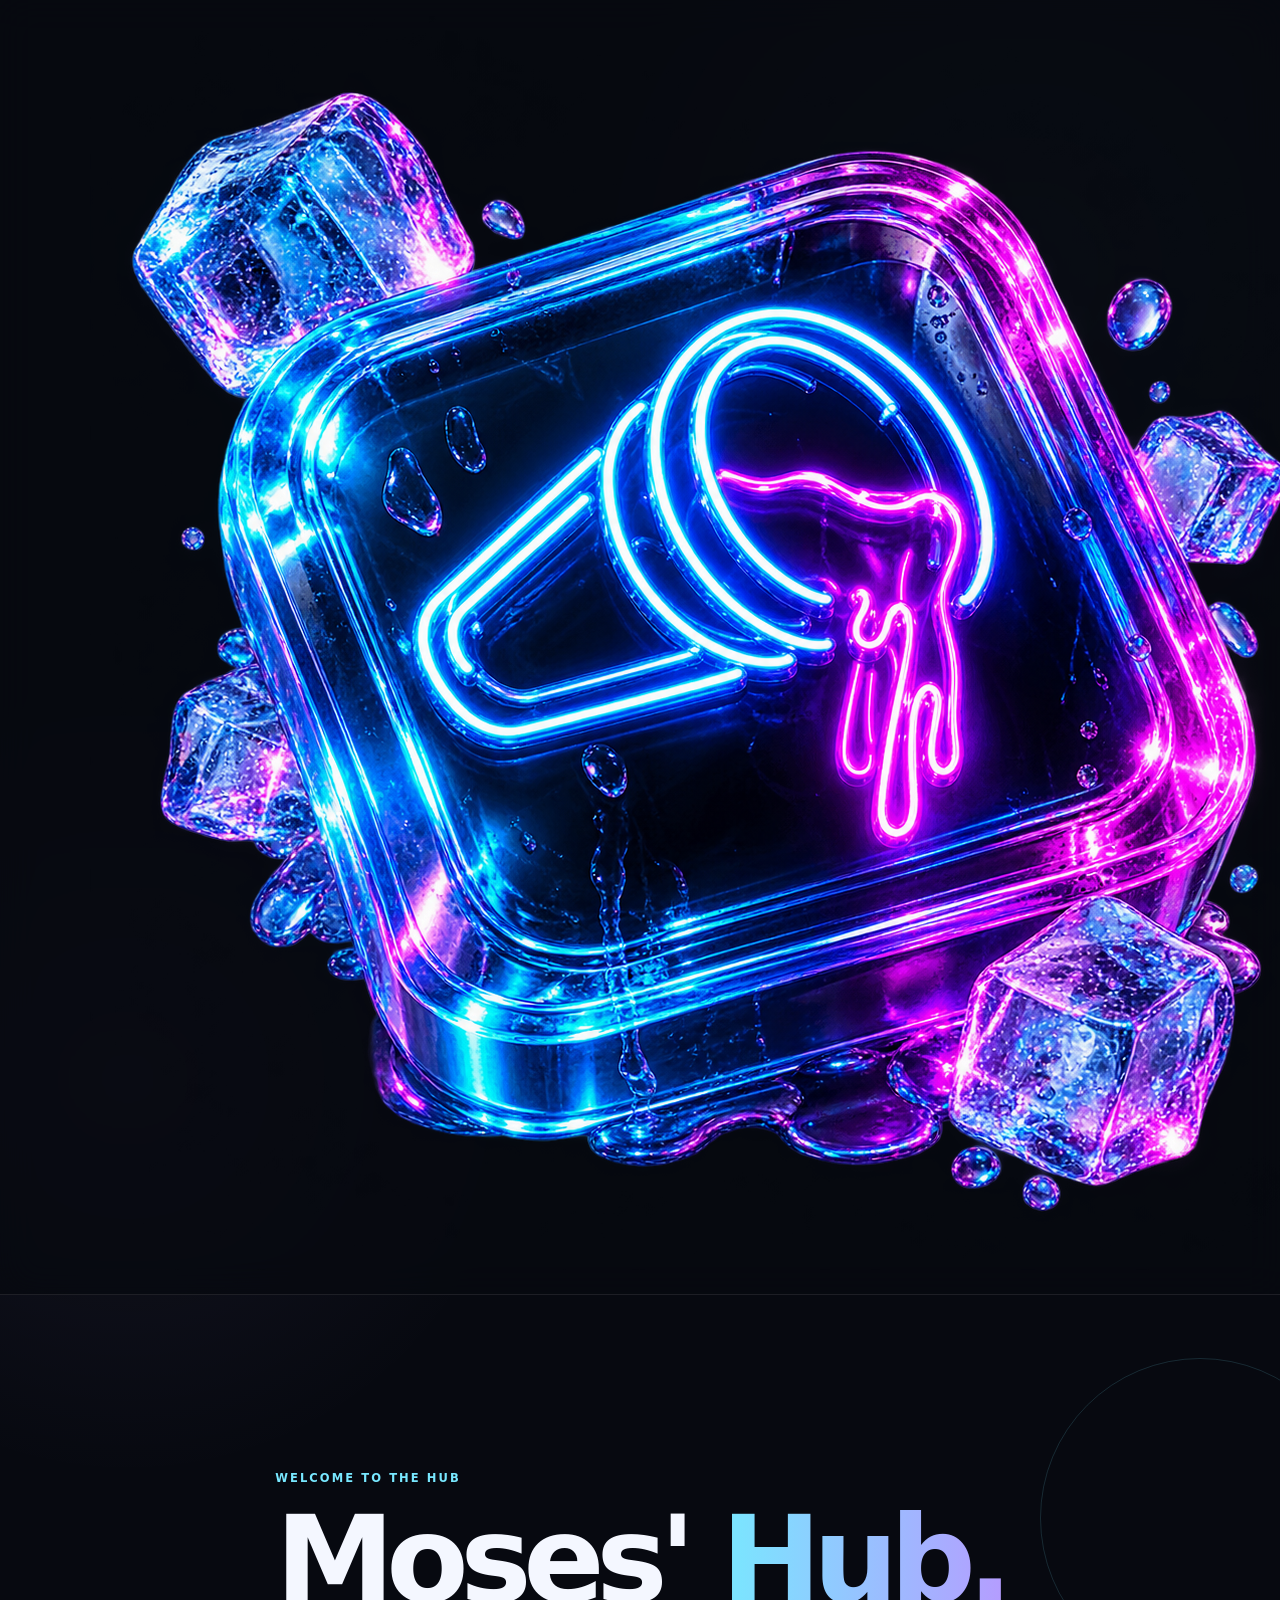
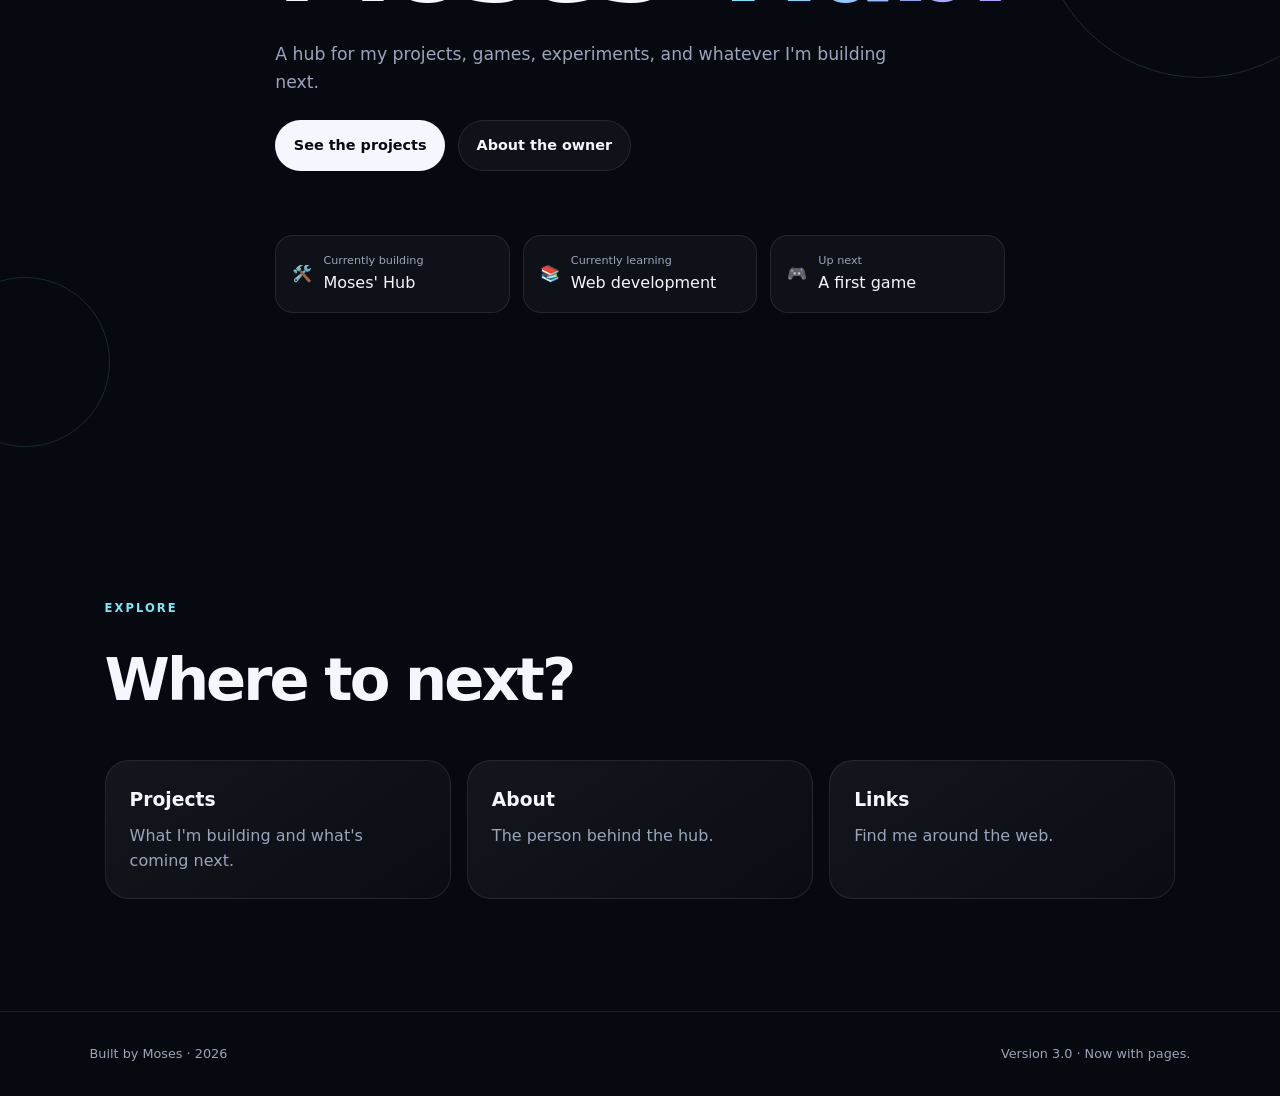
==== index.html @ 73ceebc4 "Update index.html" ====
<!DOCTYPE html>
<html lang="en">
<head>
  <meta charset="UTF-8">
  <meta name="viewport" content="width=device-width, initial-scale=1.0">
  <meta name="description" content="Moses' Hub — projects, games, and experiments.">
  <title>Moses' Hub</title>
  <link rel="stylesheet" href="style.css">
</head>
<body>
  <!-- HEADER: copy this into every page. Keep the ids menuToggle and navLinks! -->
  <header class="nav">
    <a class="logo" href="#home"><img src="file_00000000a7ec81f5b90d551fe2397252.png" alt="Moses' Hub" class="logo-img"></a>
    <button class="menu-toggle" id="menuToggle" aria-label="Open menu">☰</button>
    <nav id="navLinks">
      <a href="index.html" aria-current="page">Home</a>
      <a href="projects.html">Projects</a>
      <a href="about.html">About</a>
      <a href="links.html">Links</a>
      <a href="trading.html">Trading</a>
    </nav>
  </header>

  <main>
    <section class="hero">
      <div class="bubble bubble-one"></div>
      <div class="bubble bubble-two"></div>
      <div class="hero-content">
        <p class="eyebrow">WELCOME TO THE HUB</p>
        <h1>Moses' <span>Hub.</span></h1>
        <p class="hero-text">
          A hub for my projects, games, experiments, and whatever
          I'm building next.
        </p>
        <div class="hero-buttons">
          <a class="button primary" href="projects.html">See the projects</a>
          <a class="button secondary" href="about.html">About the owner</a>
        </div>
        <div class="currently">
          <div><strong>🛠️</strong><span><small>Currently building</small> Moses' Hub</span></div>
          <div><strong>📚</strong><span><small>Currently learning</small> Web development</span></div>
          <div><strong>🎮</strong><span><small>Up next</small> A first game</span></div>
        </div>
      </div>
    </section>

    <section class="section">
      <p class="eyebrow">EXPLORE</p>
      <h2>Where to next?</h2>
      <div class="cards">
        <a class="card card-link" href="projects.html">
          <h3>Projects</h3>
          <p>What I'm building and what's coming next.</p>
        </a>
        <a class="card card-link" href="about.html">
          <h3>About</h3>
          <p>The person behind the hub.</p>
        </a>
        <a class="card card-link" href="links.html">
          <h3>Links</h3>
          <p>Find me around the web.</p>
        </a>
      </div>
    </section>
  </main>

  <!-- FOOTER: copy this into every page. Keep the id year! -->
  <footer>
    <p>Built by Moses · <span id="year"></span></p>
    <p>Version 3.0 · Now with pages.</p>
  </footer>

  <script src="script.js"></script>
</body>
</html>
---- style.css ----
* { box-sizing: border-box; margin: 0; padding: 0; }

:root {
  --bg: #070910;
  --surface: #0d111c;
  --surface-2: #111827;
  --text: #f4f7ff;
  --muted: #9aa5bb;
  --cyan: #78e8ff;
  --purple: #b59cff;
  --border: rgba(255,255,255,.09);
}

html { scroll-behavior: smooth; }

body {
  background:
    radial-gradient(circle at 80% 10%, rgba(120,232,255,.08), transparent 28rem),
    radial-gradient(circle at 10% 40%, rgba(181,156,255,.07), transparent 25rem),
    var(--bg);
  color: var(--text);
  font-family: Inter, system-ui, -apple-system, BlinkMacSystemFont, "Segoe UI", sans-serif;
  line-height: 1.6;
}

a { color: inherit; text-decoration: none; }

.nav {
  position: sticky;
  top: 0;
  z-index: 20;
  display: flex;
  align-items: center;
  justify-content: space-between;
  padding: 1rem 7%;
  background: rgba(7,9,16,.78);
  backdrop-filter: blur(18px);
  border-bottom: 1px solid var(--border);
}

.logo { font-weight: 900; letter-spacing: .14em; }
.logo span { color: var(--cyan); }

nav { display: flex; gap: 1.4rem; }
nav a { color: var(--muted); font-size: .9rem; transition: .2s; }
nav a:hover { color: var(--text); }

.menu-toggle { display: none; background: none; border: 0; color: var(--text); font-size: 1.4rem; }

.hero {
  min-height: 88vh;
  display: grid;
  place-items: center;
  padding: 6rem 7%;
  position: relative;
  overflow: hidden;
}

.hero-content { max-width: 900px; position: relative; z-index: 2; }

.eyebrow {
  color: var(--cyan);
  font-size: .72rem;
  letter-spacing: .18em;
  font-weight: 800;
  margin-bottom: 1rem;
}

h1 {
  font-size: clamp(3.4rem, 10vw, 7.5rem);
  line-height: .95;
  letter-spacing: -.07em;
}

h1 span {
  background: linear-gradient(90deg, var(--cyan), var(--purple));
  -webkit-background-clip: text;background-clip: text;
  color: transparent;
}

.hero-text {
  color: var(--muted);
  font-size: 1.08rem;
  max-width: 650px;
  margin: 1.5rem 0;
}

.hero-buttons { display: flex; gap: .8rem; flex-wrap: wrap; }

.button {
  padding: .8rem 1.1rem;
  border-radius: 999px;
  border: 1px solid var(--border);
  font-weight: 700;
  font-size: .9rem;
}

.primary { background: var(--text); color: var(--bg); }
.secondary { background: rgba(255,255,255,.04); }

.currently {
  margin-top: 4rem;
  display: grid;
  grid-template-columns: repeat(3, 1fr);
  gap: .8rem;
}

.currently > div {
  padding: 1rem;
  display: flex;
  gap: .7rem;
  align-items: center;
  background: rgba(255,255,255,.035);
  border: 1px solid var(--border);
  border-radius: 18px;
}

.currently small { display: block; color: var(--muted); font-size: .7rem; }

.bubble {
  position: absolute;
  border: 1px solid rgba(120,232,255,.15);
  border-radius: 50%;
  filter: blur(.2px);
}
.bubble-one { width: 320px; height: 320px; right: -80px; top: 8%; }
.bubble-two { width: 170px; height: 170px; left: -60px; bottom: 5%; }

.section { padding: 7rem 7%; max-width: 1250px; margin: auto; scroll-margin-top: 5rem; }
.section h2 { font-size: clamp(2rem, 5vw, 3.7rem); letter-spacing: -.05em; margin-bottom: 2rem; }

.about-grid, .cards { display: grid; grid-template-columns: repeat(3, 1fr); gap: 1rem; }
.about-grid .large { grid-column: span 2; }

.card {
  background: linear-gradient(145deg, rgba(255,255,255,.055), rgba(255,255,255,.018));
  border: 1px solid var(--border);
  border-radius: 24px;
  padding: 1.5rem;
  transition: transform .2s, border-color .2s;
}

.card:hover { transform: translateY(-4px); border-color: rgba(120,232,255,.25); }
.card h3 { margin-bottom: .5rem; }
.card p { color: var(--muted); }

.project-number { color: var(--cyan); font-size: .75rem; }
.tag {
  display: inline-block;
  margin-top: 1rem;
  font-size: .65rem;
  letter-spacing: .12em;
  color: var(--cyan);
}

.game-card span:first-child { font-size: 2rem; display: block; margin-bottom: 1rem; }

.gallery-placeholder {
  min-height: 320px;
  border: 1px dashed rgba(255,255,255,.14);
  border-radius: 28px;
  display: grid;
  place-items: center;
  text-align: center;
  padding: 2rem;
  color: var(--muted);
}

.gallery-placeholder p { color: var(--text); font-size: 1.2rem; margin-bottom: .4rem; }

.links-list { display: grid; gap: .8rem; max-width: 700px; }
.link-card { display: flex; justify-content: space-between; }

footer {
  border-top: 1px solid var(--border);
  padding: 2rem 7%;
  color: var(--muted);
  display: flex;
  justify-content: space-between;
  font-size: .8rem;
}

@media (max-width: 760px) {
  .menu-toggle { display: block; }
  nav {
    display: none;
    position: absolute;
    top: 64px;
    left: 0;
    right: 0;
    padding: 1rem 7%;
    flex-direction: column;
    background: rgba(7,9,16,.96);
    border-bottom: 1px solid var(--border);
  }
  nav.open { display: flex; }
  .currently, .about-grid, .cards { grid-template-columns: 1fr; }
  .about-grid .large { grid-column: auto; }
  .hero { min-height: 80vh; }
  footer { flex-direction: column; gap: .4rem; }
}

/* ---------- Added for the multi-page version ---------- */

/* Keeps the footer at the bottom of short pages */
body { min-height: 100vh; display: flex; flex-direction: column; }
main { flex: 1; }

/* Highlights the menu link for the page you're on */
nav a[aria-current="page"] { color: var(--text); }

/* Makes a whole card clickable (used on the Home page) */
.card-link { display: block; }

/* Spacing tweaks for the About page */
.about-currently { margin-top: 1rem; }
.section.section-tight { padding-top: 0; }

/* ---------- Trading page ---------- */

/* A shorter version of the big top section */
.hero-short { min-height: 60vh; }

/* Makes something look switched off (used on "Coming soon" buttons) */
.is-disabled { opacity: .5; cursor: not-allowed; }

/* The "Preview only" message boxes */
.notice {
  border: 1px solid var(--border);
  border-left: 3px solid var(--cyan);
  border-radius: 14px;
  padding: 1rem 1.2rem;
  margin-bottom: 2rem;
  color: var(--muted);
  font-size: .9rem;
  background: rgba(255,255,255,.03);
}

/* The three demo boxes in the preview section */
.stat-card small { display: block; color: var(--cyan); font-size: .7rem; letter-spacing: .12em; }
.stat-card strong { display: block; font-size: 2.4rem; margin: .4rem 0; }
.stat-card span { color: var(--muted); }

/* The FAQ list */
.faq { display: grid; gap: .8rem; max-width: 700px; }
.faq details {
  border: 1px solid var(--border);
  border-radius: 18px;
  padding: 1rem 1.2rem;
  background: rgba(255,255,255,.035);
}
.faq summary { cursor: pointer; font-weight: 700; }
.faq details p { color: var(--muted); margin-top: .6rem; }
.faq details a { color: var(--cyan); }
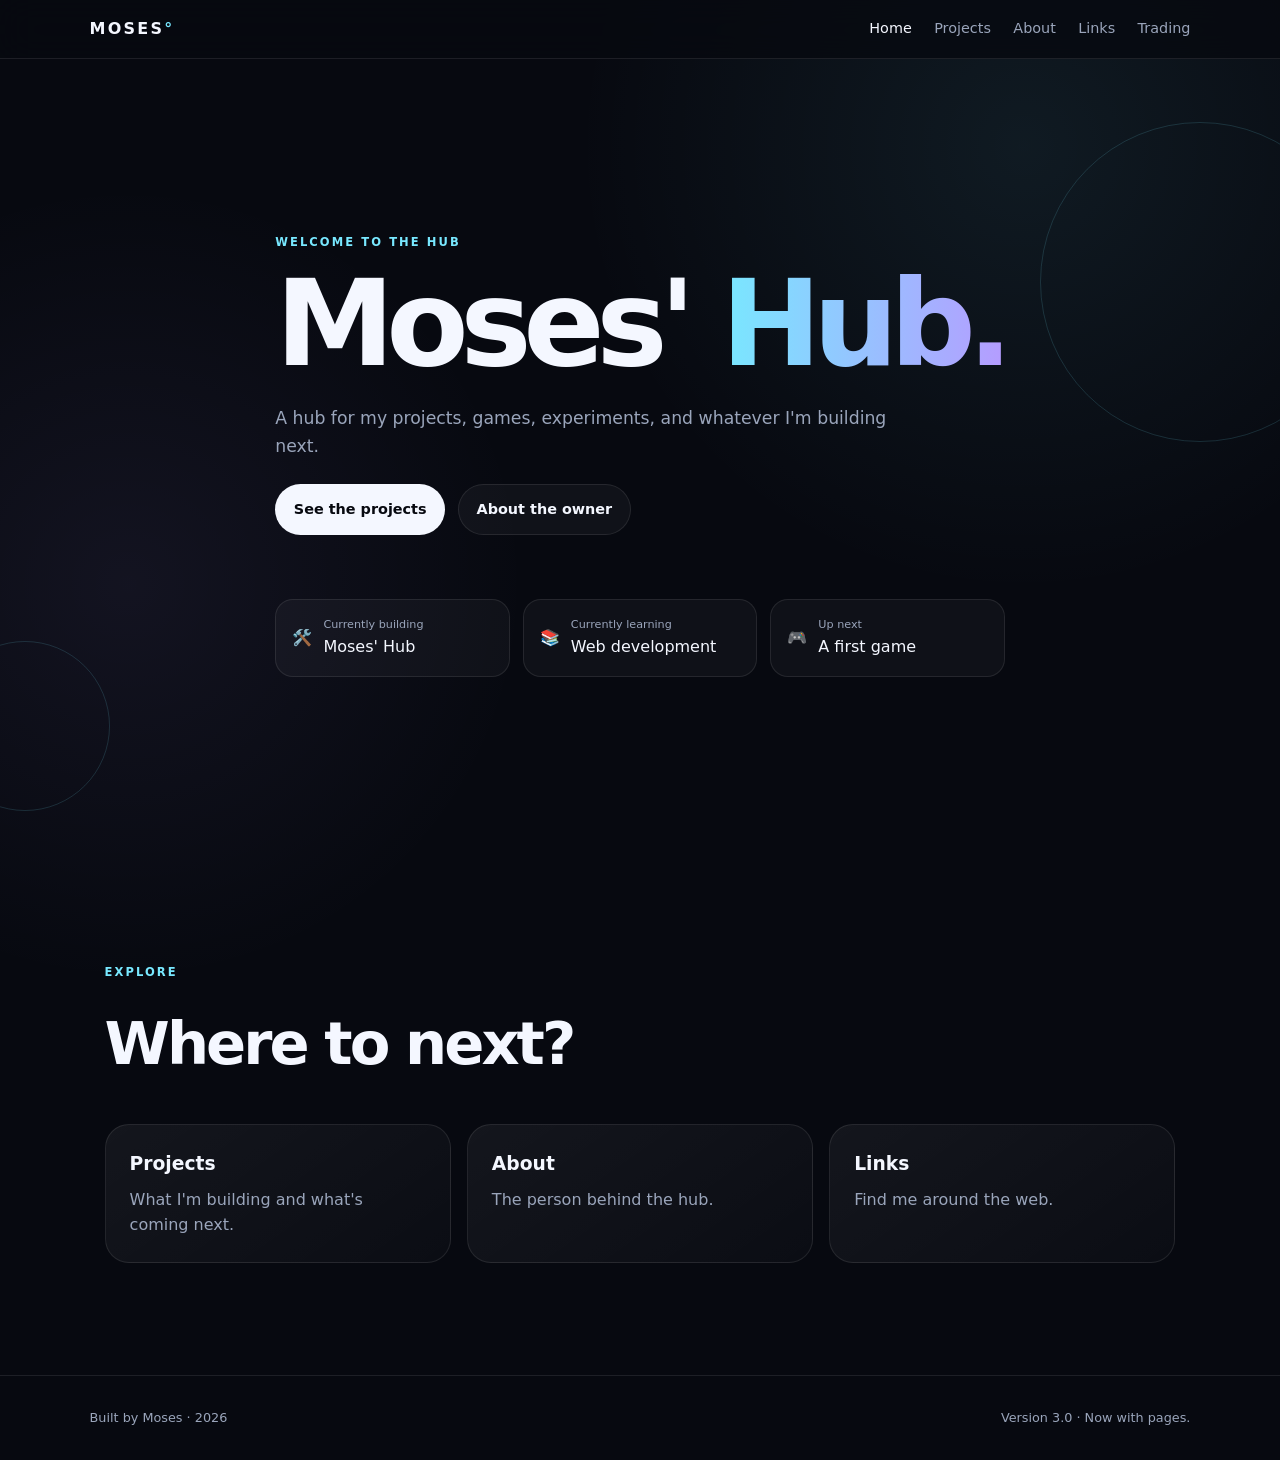
==== commit c3434e37: "Update index.html" ====
--- a/index.html
+++ b/index.html
@@ -10,7 +10,7 @@
 <body>
   <!-- HEADER: copy this into every page. Keep the ids menuToggle and navLinks! -->
   <header class="nav">
-    <a class="logo" href="#home"><img src="file_00000000a7ec81f5b90d551fe2397252.png" alt="Moses' Hub" class="logo-img"></a>
+    <a class="logo" href="#home">MOSES<span>°</span></a>
     <button class="menu-toggle" id="menuToggle" aria-label="Open menu">☰</button>
     <nav id="navLinks">
       <a href="index.html" aria-current="page">Home</a>
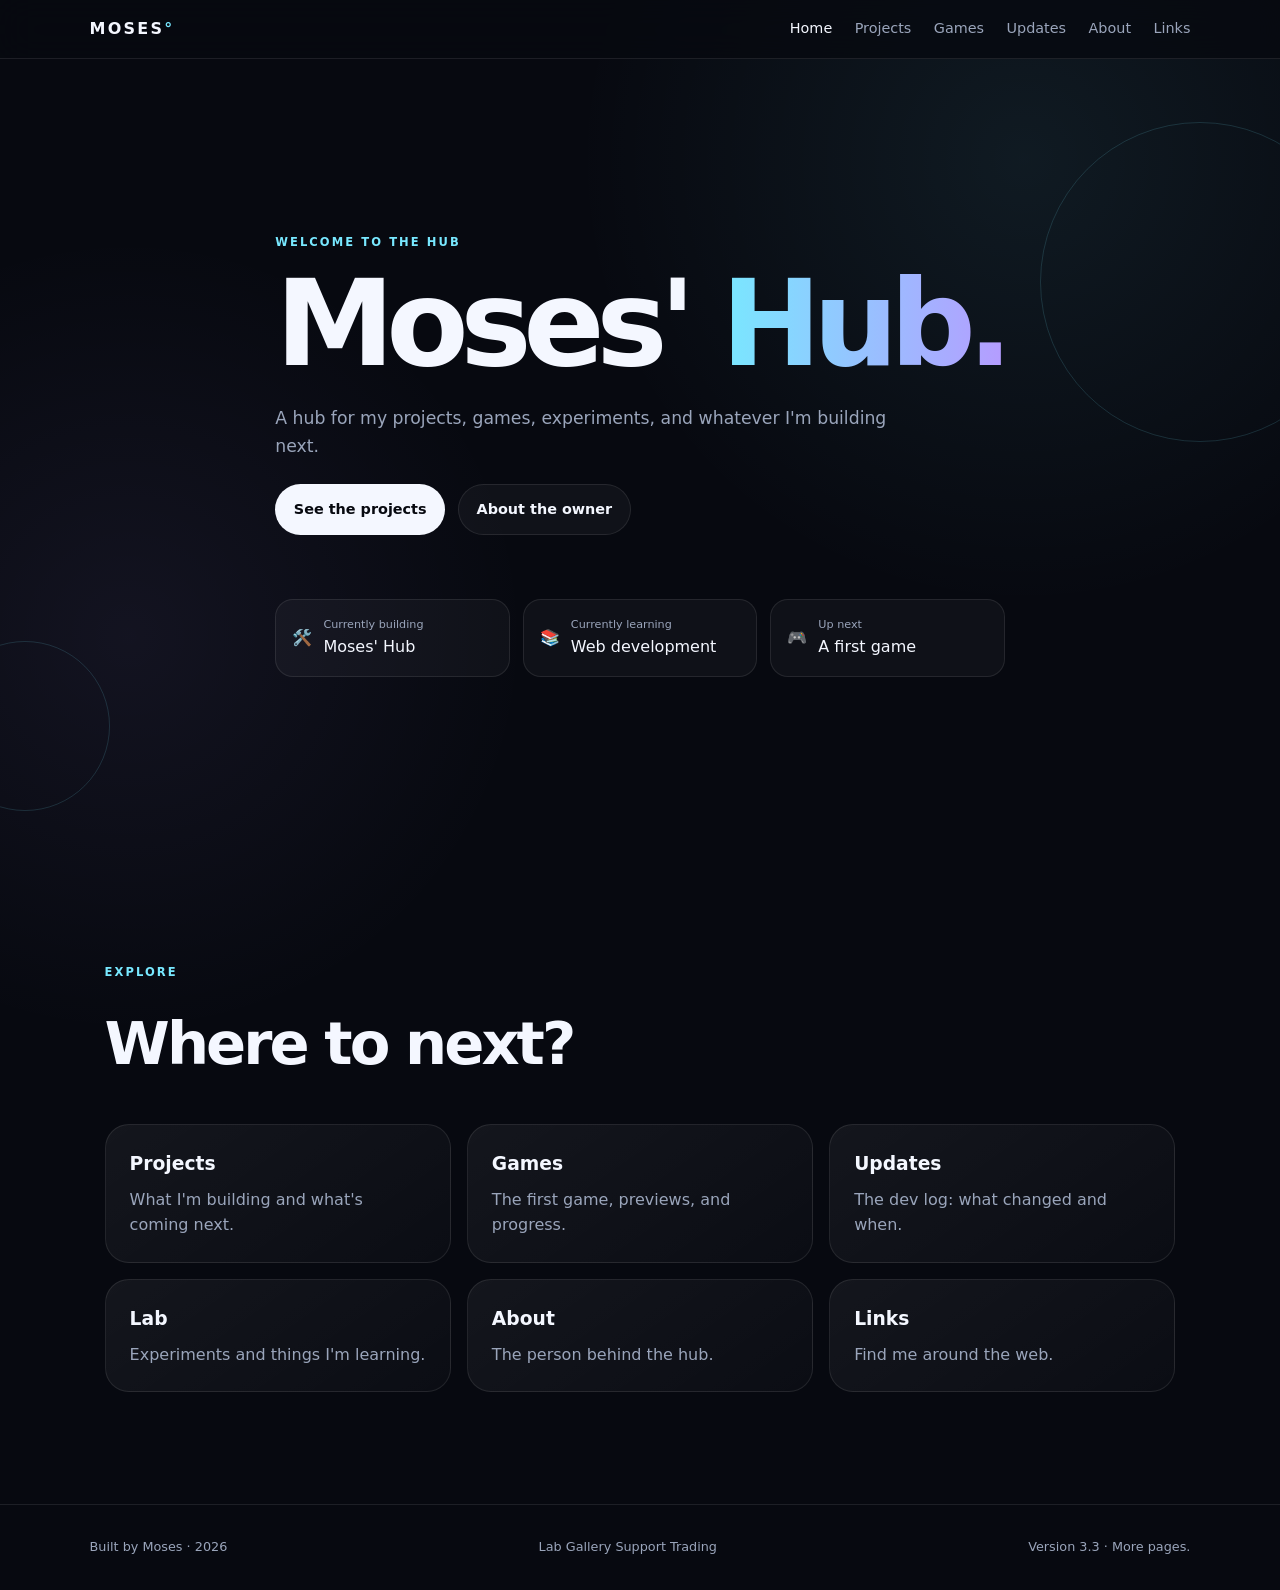
==== commit 7897a201: "Add files via upload" ====
--- a/index.html
+++ b/index.html
@@ -6,18 +6,23 @@
   <meta name="description" content="Moses' Hub — projects, games, and experiments.">
   <title>Moses' Hub</title>
   <link rel="stylesheet" href="style.css">
+  <!-- Site icon (shows in the browser tab): keep in every page's <head> -->
+  <link rel="icon" href="file_00000000a7ec81f5b90d551fe2397252.png">
+  <!-- Visitor analytics (Umami): keep this in the <head> of every page -->
+  <script defer src="https://cloud.umami.is/script.js" data-website-id="00a338b9-1a16-401f-b276-070eda343e04"></script>
 </head>
 <body>
   <!-- HEADER: copy this into every page. Keep the ids menuToggle and navLinks! -->
   <header class="nav">
-    <a class="logo" href="#home">MOSES<span>°</span></a>
+    <a class="logo" href="index.html">MOSES<span>°</span></a>
     <button class="menu-toggle" id="menuToggle" aria-label="Open menu">☰</button>
     <nav id="navLinks">
       <a href="index.html" aria-current="page">Home</a>
       <a href="projects.html">Projects</a>
+      <a href="games.html">Games</a>
+      <a href="updates.html">Updates</a>
       <a href="about.html">About</a>
       <a href="links.html">Links</a>
-      <a href="trading.html">Trading</a>
     </nav>
   </header>
 
@@ -48,18 +53,12 @@
       <p class="eyebrow">EXPLORE</p>
       <h2>Where to next?</h2>
       <div class="cards">
-        <a class="card card-link" href="projects.html">
-          <h3>Projects</h3>
-          <p>What I'm building and what's coming next.</p>
-        </a>
-        <a class="card card-link" href="about.html">
-          <h3>About</h3>
-          <p>The person behind the hub.</p>
-        </a>
-        <a class="card card-link" href="links.html">
-          <h3>Links</h3>
-          <p>Find me around the web.</p>
-        </a>
+        <a class="card card-link" href="projects.html"><h3>Projects</h3><p>What I'm building and what's coming next.</p></a>
+        <a class="card card-link" href="games.html"><h3>Games</h3><p>The first game, previews, and progress.</p></a>
+        <a class="card card-link" href="updates.html"><h3>Updates</h3><p>The dev log: what changed and when.</p></a>
+        <a class="card card-link" href="lab.html"><h3>Lab</h3><p>Experiments and things I'm learning.</p></a>
+        <a class="card card-link" href="about.html"><h3>About</h3><p>The person behind the hub.</p></a>
+        <a class="card card-link" href="links.html"><h3>Links</h3><p>Find me around the web.</p></a>
       </div>
     </section>
   </main>
@@ -67,7 +66,13 @@
   <!-- FOOTER: copy this into every page. Keep the id year! -->
   <footer>
     <p>Built by Moses · <span id="year"></span></p>
-    <p>Version 3.0 · Now with pages.</p>
+    <div class="footer-links">
+      <a href="lab.html">Lab</a>
+      <a href="gallery.html">Gallery</a>
+      <a href="support.html">Support</a>
+      <a href="trading.html">Trading</a>
+    </div>
+    <p>Version 3.3 · More pages.</p>
   </footer>
 
   <script src="script.js"></script>
--- a/style.css
+++ b/style.css
@@ -252,3 +252,8 @@
 .faq summary { cursor: pointer; font-weight: 700; }
 .faq details p { color: var(--muted); margin-top: .6rem; }
 .faq details a { color: var(--cyan); }
+@view-transition { navigation: auto; }
+
+@media (prefers-reduced-motion: reduce) {
+  ::view-transition-group(*), ::view-transition-old(*), ::view-transition-new(*) { animation: none !important; }
+}
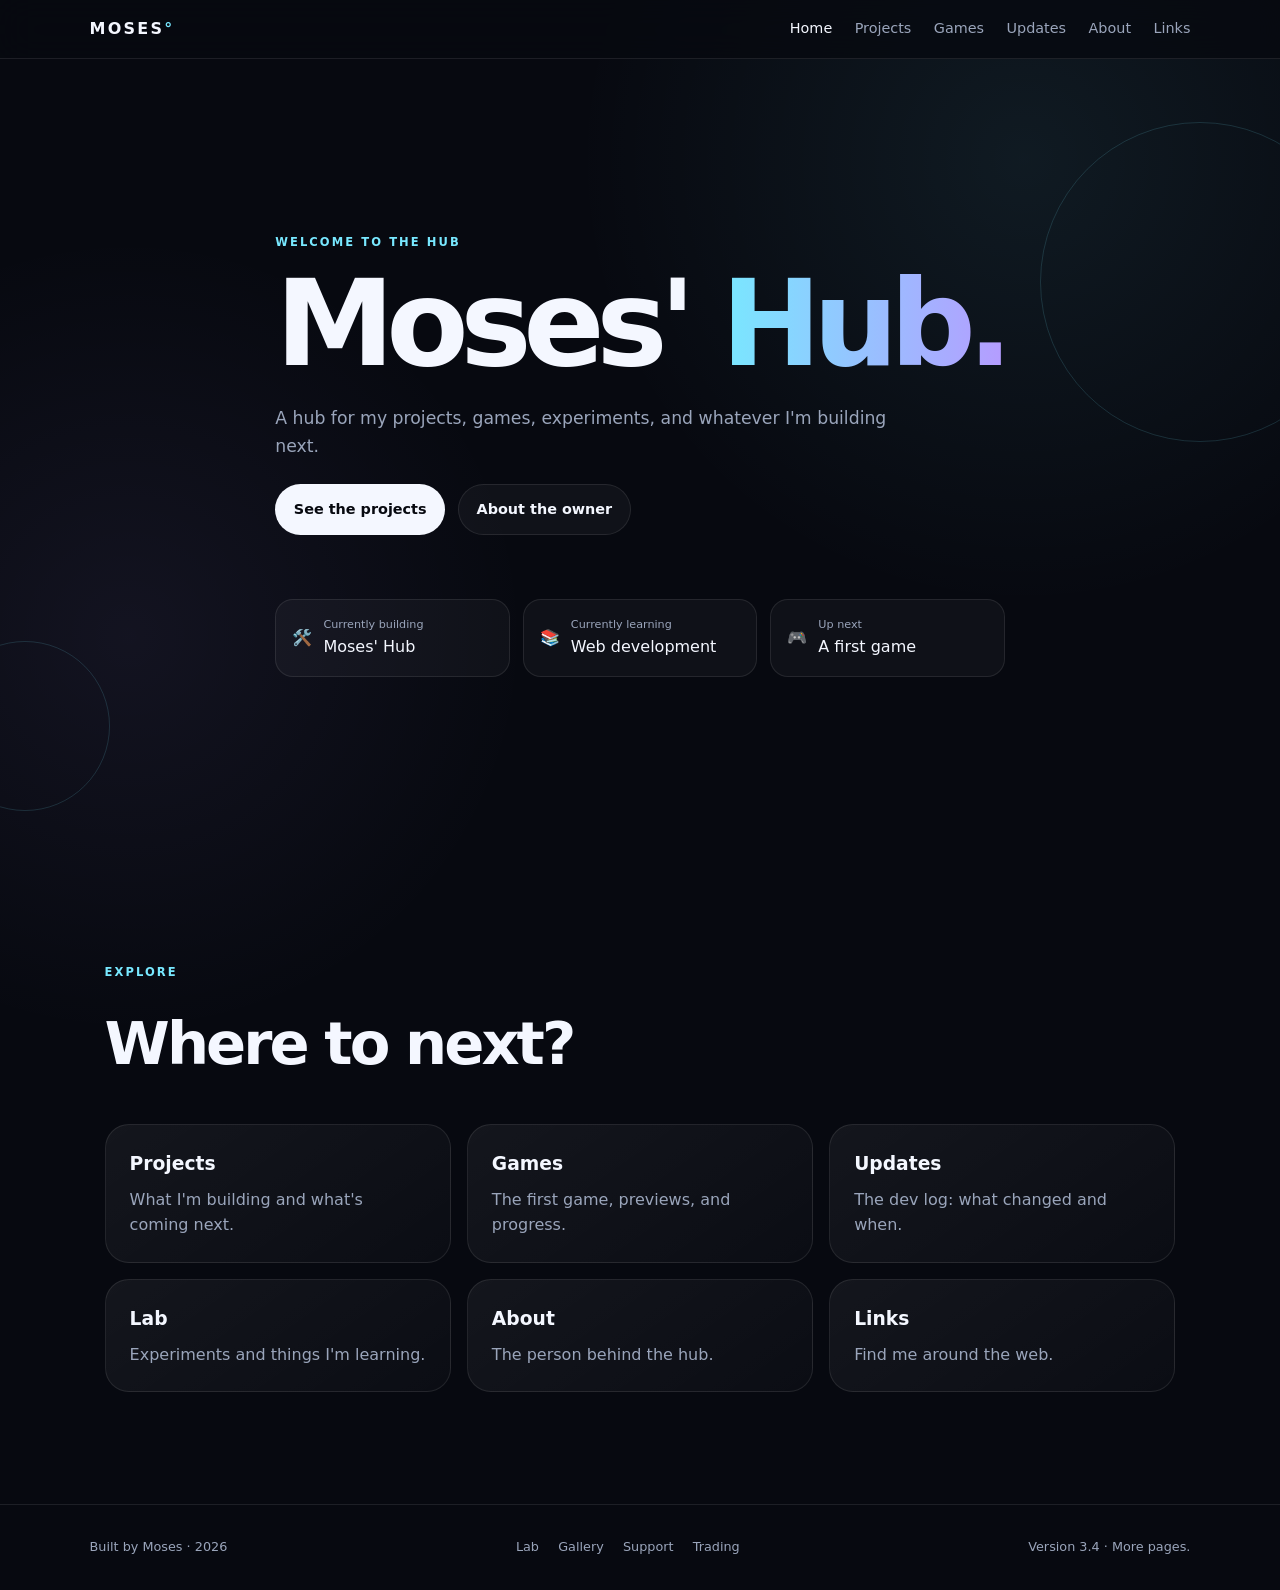
==== commit 4bc21635: "Add files via upload" ====
--- a/index.html
+++ b/index.html
@@ -4,6 +4,14 @@
   <meta charset="UTF-8">
   <meta name="viewport" content="width=device-width, initial-scale=1.0">
   <meta name="description" content="Moses' Hub — projects, games, and experiments.">
+  <!-- Share preview: controls how links look when posted on Discord, Instagram, etc. -->
+  <meta property="og:type" content="website">
+  <meta property="og:site_name" content="Moses' Hub">
+  <meta property="og:title" content="Moses' Hub">
+  <meta property="og:description" content="Moses' Hub — projects, games, and experiments.">
+  <meta property="og:url" content="https://mosesxd.github.io/moses-hub/">
+  <meta property="og:image" content="https://mosesxd.github.io/moses-hub/file_00000000a7ec81f5b90d551fe2397252.png">
+  <meta name="twitter:card" content="summary">
   <title>Moses' Hub</title>
   <link rel="stylesheet" href="style.css">
   <!-- Site icon (shows in the browser tab): keep in every page's <head> -->
@@ -72,7 +80,7 @@
       <a href="support.html">Support</a>
       <a href="trading.html">Trading</a>
     </div>
-    <p>Version 3.3 · More pages.</p>
+    <p>Version 3.4 · More pages.</p>
   </footer>
 
   <script src="script.js"></script>
--- a/style.css
+++ b/style.css
@@ -252,8 +252,51 @@
 .faq summary { cursor: pointer; font-weight: 700; }
 .faq details p { color: var(--muted); margin-top: .6rem; }
 .faq details a { color: var(--cyan); }
-@view-transition { navigation: auto; }
-
-@media (prefers-reduced-motion: reduce) {
-  ::view-transition-group(*), ::view-transition-old(*), ::view-transition-new(*) { animation: none !important; }
-}+/* ---------- Added for the extra pages (v3.3) ---------- */
+/* Paste this at the very bottom of style.css. Don't replace the file. */
+
+/* Footer link row (Lab, Gallery, Support, Trading) */
+.footer-links { display: flex; flex-wrap: wrap; gap: .4rem 1.2rem; }
+.footer-links a:hover { color: var(--text); }
+
+/* Smaller headings used inside a section */
+.sub-heading { margin: 2.5rem 0 1rem; font-size: 1.1rem; }
+
+/* Four stat boxes in a row (Dashboard page) */
+.stat-grid { display: grid; grid-template-columns: repeat(4, 1fr); gap: 1rem; }
+
+/* Game preview box, and the game inside it later */
+.preview-frame {
+  min-height: 320px;
+  border: 1px dashed rgba(255,255,255,.14);
+  border-radius: 28px;
+  display: grid;
+  place-items: center;
+  text-align: center;
+  padding: 2rem;
+  color: var(--muted);
+}
+.preview-frame p { color: var(--text); font-size: 1.2rem; margin-bottom: .4rem; }
+.preview-frame iframe { width: 100%; height: 520px; border: 0; border-radius: 28px; }
+
+/* Gallery pictures (used once you add images) */
+.gallery-grid { display: grid; grid-template-columns: repeat(auto-fit, minmax(220px, 1fr)); gap: 1rem; }
+.gallery-grid img {
+  width: 100%;
+  height: 260px;
+  object-fit: cover;
+  border-radius: 24px;
+  border: 1px solid var(--border);
+}
+
+/* Dev log on the Updates page */
+.log { display: grid; gap: 1rem; max-width: 800px; }
+.log-entry .tag { margin-bottom: .8rem; }
+.log-entry ul { margin: .8rem 0 0 1.1rem; color: var(--muted); }
+.log-entry li { margin: .3rem 0; }
+
+/* Phones */
+@media (max-width: 760px) {
+  .stat-grid { grid-template-columns: repeat(2, 1fr); }
+  .preview-frame iframe { height: 420px; }
+}
